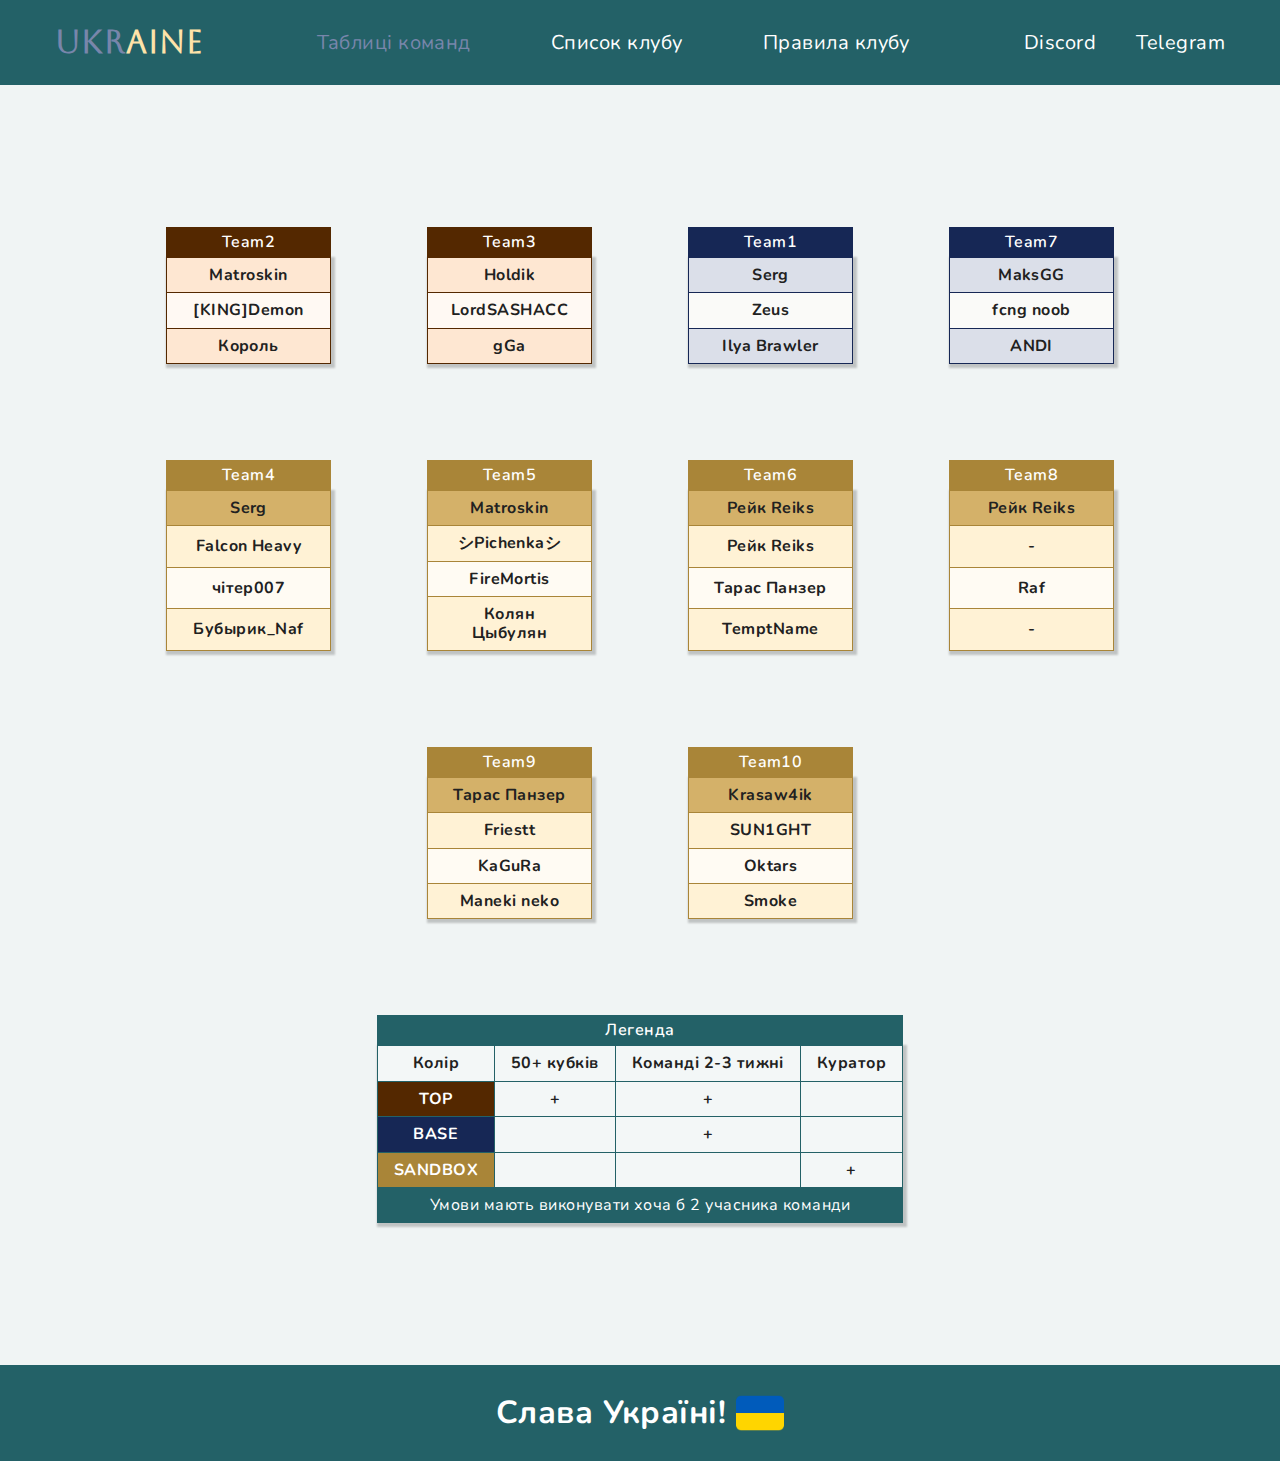
==== index.html @ eabee7b8 "Update" ====
<!DOCTYPE html>
<html lang="uk">
  <head>
    <meta charset="UTF-8" />
    <meta name="viewport" content="width=device-width, initial-scale=1.0" />
    <title>Таблиці команд</title>
    <link rel="preconnect" href="https://fonts.googleapis.com">
    <link rel="preconnect" href="https://fonts.gstatic.com" crossorigin>
    <link 
      href="https://fonts.googleapis.com/css2?family=Aboreto&family=Nunito:wght@400;600;700&display=swap" rel="stylesheet"
    >
    <link
      rel="stylesheet"
      href="https://cdn.jsdelivr.net/npm/modern-normalize@1.1.0/modern-normalize.min.css"
    />
    <link rel="stylesheet" href="./styles/styles.css" />
  </head>
  <body>
    <header class="page-header">
      <div class="page-header-container container">
        <nav class="page-navigation">
          <h1 class="ukraine-logo cursor">
            <span class="ukr-logo">Ukr</span><span class="aine-logo">aine</span>
          </h1>
          <ul class="menu list">
            <li class="menu-item">
              <a href="./index.html" class="team-table link current"
                >Таблиці команд</a
              >
            </li>
            <li class="menu-item">
              <a href="./peoplelist.html" class="team-list link"
                >Список клубу</a
              >
            </li>
            <li class="menu-item">
              <a href="./rules.html" class="team-rules link"
                >Правила клубу</a>
            </li>
          </ul>
          <div class="link-container">
            <a
              href="https://discord.com/invite/VqZNtMQt"
              target="_blank" 
              class="discord-link link"
            >
              <span>Discord</span>
            </a>
            <a 
              href="https://t.me/UkraineBsUa" 
              target="_blank" 
              class="telegram-link link"
            >
              <span>Telegram</span></a
            >
          </div>
        </nav>
      </div>
    </header>
    <main>
      <section class="section main-section">
        <div class="main-container container">
          <h2 class="visually-hidden">Таблиці</h2>
          <table class="team2-table">
            <caption class="team2-caption">
              <span class="team2">Team2</span>
            </caption>
            <thead class="team2-thead">
              <tr>
                <th class="team2-th">
                  <span>Matroskin</span>
                </th>
              </tr>
            </thead>
            <tbody>
              <tr class="team2-tr">
                <th class="team2-th">
                  <span>[KING]Demon</span>
                </th>
              </tr>
              <tr>
                <th class="team2-th">
                  <span>Король</span>
                </th>
              </tr>
            </tbody>
          </table>
          <table class="team3-table">
            <caption class="team3-caption">
              <span class="team3">Team3</span>
              </caption>
              <thead class="team3-thead">
                <tr>
                  <th class="team3-th">
                    <span>Holdik</span>
                  </th>
                </tr>
                <tbody>
                  <tr class="team3-tr">
                    <th class="team3-th">
                      <span>LordSASHACC</span>
                    </th>
                  </tr>
                  <tr>
                    <th class="team3-th">
                      <span>gGa</span>
                    </th>
                  </tr>
                </tbody>
              </thead>
          </table>
          <table class="team1-table">
            <caption class="team1-caption">
              <span class="team1">Team1</span>
            </caption>
            <thead class="team1-thead">
              <tr>
                <th class="team1-th">
                  <span>Serg</span>
                </th>
              </tr>
            </thead>
            <tbody>
              <tr class="team1-tr">
                <th class="team1-th">
                  <span>Zeus</span>
                </th>
              </tr>
              <tr>
                <th class="team1-th">
                  <span>Ilya Brawler</span>
                </th>
              </tr>
            </tbody>
          </table>
          <table class="team7-table">
            <caption class="team7-caption">
              <span class="team7">Team7</span>
            </caption>
            <thead class="team7-thead">
              <tr>
                <th class="team7-th">
                  <span>MaksGG</span> 
                </th>
              </tr>
            </thead>
            <tbody>
              <tr class="team7-tr">
                <th class="team7-th">
                  <span>fcng noob</span> 
                </th>
              </tr>
              <tr>
                <th class="team7-th">
                  <span>ANDI</span> 
                </th>
              </tr>
            </tbody>
          </table>
          <table class="team4-table">
            <caption class="team4-caption">
              <span class="team4">Team4</span>
            </caption>
            <thead class="team4-thead">
              <tr>
                <th class="team4-th light-yellow">
                  <span>Serg</span>
                </th>
              </tr>
            </thead>
            <tbody>
              <tr>
                <th class="team4-th">
                  <span>Falcon Heavy</span>
                </th>
              </tr>
              <tr class="team4-tr">
                <th class="team4-th">
                  <span>чітер007</span>
                </th>
              </tr>
              <tr>
                <th class="team4-th">
                  <span>Бубырик_Naf</span>
                </th>
              </tr>
            </tbody>
          </table>
          <table class="team5-table">
            <caption class="team5-caption">
              <span class="team5">Team5</span>
            </caption>
            <thead class="team5-thead">
              <tr>
                <th class="team5-th light-yellow">
                  <span>Matroskin</span>
                </th>
              </tr>
            </thead>
            <tbody>
              <tr>
                <th class="team5-th">
                  <span>シPichenkaシ</span>
                </th>
              </tr>
              <tr class="team5-tr">
                <th class="team5-th">
                  <span>FireMortis</span>
                </th>
              </tr>
              <tr>
                <th class="team5-th">
                  <span>Колян Цыбулян</span>
                </th>
              </tr>
            </tbody>
          </table>
          <table class="team6-table">
            <caption class="team6-caption">
              <span class="team6">Team6</span>
            </caption>
            <thead class="team6-thead">
              <tr>
                <th class="team6-th light-yellow">
                  <span>Рейк Reiks</span>
                </th>
              </tr>
            </thead>
            <tbody>
              <tr>
                <th class="team6-th">
                  <span>Рейк Reiks</span>
                </th>
              </tr>
              <tr class="team6-tr">
                <th class="team6-th">
                  <span>Тарас Панзер</span>
                </th>
              </tr>
              <tr>
                <th class="team6-th">
                  <span>TemptName</span>
                </th>
              </tr>
            </tbody>
          </table>
          <table class="team8-table">
            <caption class="team8-caption">
              <span class="team8">Team8</span>
            </caption>
            <thead class="team8-thead">
              <tr>
                <th class="team8-th light-yellow">
                  <span>Рейк Reiks</span>
                </th>
              </tr>
            </thead>
            <tbody>
              <tr>
                <th class="team8-th">
                  <span>-</span>
                </th>
              </tr>
              <tr class="team8-tr">
                <th class="team8-th">
                  <span>Raf</span>
                </th>
              </tr>
              <tr>
                <th class="team8-th">
                  <span>-</span>
                </th>
              </tr>
            </tbody>
          </table>
          <table class="team9-table">
            <caption class="team9-caption">
              <span class="team9">Team9</span>
            </caption>
            <thead class="team9-thead">
              <tr>
                <th class="team9-th light-yellow">
                  <span>Тарас Панзер</span>
                </th>
              </tr>
            </thead>
            <tbody>
              <tr>
                <th class="team9-th">
                  <span>Friestt</span>
                </th>
              </tr>
              <tr class="team9-tr">
                <th class="team9-th">
                  <span>KaGuRa</span>
                </th>
              </tr>
              <tr>
                <th class="team9-th">
                  <span>Maneki neko</span>
                </th>
              </tr>
            </tbody>
          </table>
          <table class="team10-table">
            <caption class="team10-caption">
              <span class="team10">Team10</span>
            </caption>
            <thead class="team10-thead">
              <tr>
                <th class="team10-th light-yellow">
                  <span>Krasaw4ik</span>
                </th>
              </tr>
            </thead>
            <tbody>
              <tr>
                <th class="team10-th">
                  <span>SUN1GHT</span>
                </th>
              </tr>
              <tr class="team10-tr">
                <th class="team10-th">
                  <span>Oktars</span>
                </th>
              </tr>
              <tr>
                <th class="team10-th">
                  <span>Smoke</span>
                </th>
              </tr>
            </tbody>
          </table>
          <table class="legend-table">
            <caption class="legend-caption">
              <span class="legend">Легенда</span>
            </caption>
            <thead class="legend-thead">
              <tr>
                <th class="legend-th">
                  <span>Колір</span>
                </th>
                <th class="legend-th">
                  <span>50+ кубків</span>
                </th>
                <th class="legend-th">
                  <span>Команді 2-3 тижні</span>
                </th>
                <th class="legend-th"> 
                  <span>Куратор</span>
                </th>
              </tr>
            </thead>
            <tbody>
              <tr>
                <th class="legend-th red">
                  <span>TOP</span>
                </th>
                <th class="legend-th">
                  <span>+</span>
                </th>
                <th class="legend-th">
                  <span>+</span>
                </th>
                <th class="legend-th">
                  <span></span>
                </th>
              </tr>
              <tr>
                <th class="legend-th blue">
                  <span>BASE</span>
                </th>
                <th class="legend-th">
                  <span></span>
                </th>
                <th class="legend-th">
                  <span>+</span>
                </th>
                <th class="legend-th">
                  <span></span>
                </th>
              </tr>
              <tr>
                <th class="legend-th yellow">
                  <span>SANDBOX</span>
                </th>
                <th class="legend-th">
                  <span></span>
                </th>
                <th class="legend-th">
                  <span></span>
                </th>
                <th class="legend-th">
                  <span>+</span>
                </th>
              </tr>
              <tr>
                <td colspan="4" class="legend-td">
                  <span>Умови мають виконувати хоча б 2 учасника команди</span>
                </td>
              </tr>
            </tbody>
          </table>
        </div>
      </section>
    </main>
    <footer class="page-footer">
      <div class="page-footer-container container">
        <h3 class="glory-ukraine">Слава Україні!</h3>
        <img src="./images/ua.png" alt="uaflag" class="uaflag">
      </div>
    </footer>
  </body>
</html>
---- styles/styles.css ----
:root {
    --primary-font: 'Nunito', sans-serif;
    --logo-font: 'Aboreto', sans-serif;
    --primary-bg-color: #FFFFFF;
    --primary-text-color: #212121;
}

h1, h2, h3, h4, h5, h6, p {
    margin-top: 0;
    margin-bottom: 0;
}

ol, ul {
    margin-top: 0;
    margin-bottom: 0;
    padding-left: 0;
}

img {
    display: block;
    max-width: 100%;
    height: auto;
}

table {
    box-shadow: 2px 2px 2px 2px hsla(0, 0%, 0%, 0.2);
    margin: 3rem;
    font-family: var(--primary-font);
    border-collapse: collapse;
}

td, th {
    padding: 0.5rem 1rem;
    border: 1px solid #888;
    text-align: center;
}

.link {
    text-decoration: none;
}

.list {
    list-style: none;
}

.buttoncursor {
    cursor: pointer;
}

.cursor {
    cursor: default;
}

.visually-hidden {
    position: absolute;
    white-space: nowrap;
    width: 1px;
    height: 1px;
    overflow: hidden;
    border: 0;
    padding: 0;
    clip: rect(0 0 0 0);
    clip-path: inset(50%);
    margin: -1px;
}

.container {
    width: 1200px;
    margin-left: auto;
    margin-right: auto;
    padding-left: 15px;
    padding-right: 15px;
}

.section {
    padding-top: 94px;
    padding-bottom: 94px;
}

body {
    font-family: var(--primary-font);
    background: var(--primary-bg-color);
    color: var(--primary-text-color);
    font-size: 16px;
    letter-spacing: 0.03em;
}

/*-------------- HEADER --------------*/

.page-header{
    background-color: #236167;
    padding: 24px 0;
}

.page-navigation {
    display: flex;
    align-items: center;
    justify-content: space-between;
}

.ukraine-logo {
    font-family: var(--logo-font);
    color: #7886AB;
    font-size: 32px;
}

.aine-logo {
    color: #FEE3A9;
}

.menu {
    display: flex;
    align-items: center;
    column-gap: 80px;
}

.link-container{
    display: flex;
    align-items: center;
    column-gap: 40px;
}

.team-table, 
.team-list,
.team-rules,
.telegram-link,
.discord-link {
    color: white;
    font-size: 20px;
}

.team-table:hover,
.team-table:focus,
.team-list:hover,
.team-list:focus,
.team-rules:hover,
.team-rules:focus,
.telegram-link:hover,
.telegram-link:focus,
.discord-link:hover,
.discord-link:focus,
.current {
    color: #7886AB;
}

/*-------------- /HEADER --------------*/

/*-------------- FOOTER --------------*/

.page-footer {
    background: #236167;
    padding: 24px 0;
}

.page-footer-container{
    display: flex;
    justify-content: center;
}

.glory-ukraine {
    font-size: 32px;
    line-height: 48px;
    color: white;
}

.uaflag {
    height: 48px;
    width: 48px;
    margin-left: 10px;
}

/*-------------- /FOOTER --------------*/

/*-------------- MAIN --------------*/

.main-section {
    background: #F0F4F4;
}

.main-container {
    display: flex;
    flex-wrap: wrap;
    justify-content: center;
}

.team2-table,
.team3-table {
    background: #FEE7D2;
    table-layout: fixed;
    width: 165px;
}

.team2-caption,
.team3-caption {
    background: #542800;
}

.team2-th,
.team3-th {
    border: 1px solid #542800;
}

.team2-tr,
.team3-tr {
    background: #FFF9F3;
}

.team2,
.team3 {
    font-size: 16px;
    font-weight: 600;
    color: white;
    line-height: 30px;
}

.team1-table,
.team7-table {
    background: #DBDFE9;
    table-layout: fixed;
    width: 165px;
}

.team1-caption,
.team7-caption {
    background: #162755;
}

.team1-th,
.team7-th {
    border: 1px solid #162755;
}

.team1-tr,
.team7-tr {
    background: #FAFAF8;
}

.team1,
.team7 {
    font-size: 16px;
    font-weight: 600;
    color: white;
    line-height: 30px;
}

.team4-table,
.team5-table,
.team6-table,
.team8-table,
.team9-table,
.team10-table {
    background: #FFF2D5;
    table-layout: fixed;
    width: 165px;
}

.team4-caption,
.team5-caption,
.team6-caption,
.team8-caption,
.team9-caption,
.team10-caption {
    background: #A98538;
}

.team4-th,
.team5-th,
.team6-th,
.team8-th,
.team9-th,
.team10-th {
    border: 1px solid #A98538;
}

.team4-tr,
.team5-tr,
.team6-tr,
.team8-tr,
.team9-tr,
.team10-tr {
    background: #FFFBF3;
}

.team4,
.team5,
.team6,
.team8,
.team9,
.team10 {
    font-size: 16px;
    font-weight: 600;
    color: white;
    line-height: 30px;
}

.legend-table {
    background: #F3F7F7;
    margin-left: 4rem;
    margin-right: 4rem;
}

.legend-caption {
    background: #236167;
}

.legend {
    font-size: 16px;
    font-weight: 600;
    color: white;
    line-height: 30px;
}

.legend-th,
.legend-td {
    border: 1px solid #236167;
}

.legend-td {
    background: #236167;
    color: white;
}

.red {
    background: #542800;
    color: white;
}

.blue {
    background: #162755;
    color: white;
}

.yellow {
    background: #A98538;
    color: white;
}

.light-yellow {
    background: #D4B169;
}

/*-------------- /MAIN --------------*/

/*-------------- PEOPLELIST --------------*/

.heroes {
    margin-bottom: 30px;
    font-size: 28px;
}

.list-section {
    background: #9EBABE;
}

.player-trophy {
    font-size: 20px;
    color: gold;
}

/*-------------- /PEOPLELIST --------------*/

/*-------------- RULES --------------*/

.rules-section {
    background: #DAE5E6;
}

.rules-header {
    text-align: center;
    margin-bottom: 40px;
    font-size: 28px;
}

.rules-text {
    margin-left: 200px;
    margin-right: 200px;
}

.rules-text:not(:last-child){
    margin-bottom: 20px;
}

/*-------------- /RULES --------------*/

/*-------------- SMARTPHONE --------------*/

@media screen and (min-width:375px) and (max-width:415px){
    table {
        margin: 2rem;
    }

    th {
        padding: 0.5rem 0.5rem;
    }

    .section {
        display: flex;
        justify-content: center;
        padding-top: 60px;
        padding-bottom: 60px;
    }
    
    .main-container{
        flex-direction: column;
        align-items: center;
    }

    .container{
        width:375px;
        padding-left: 0;
        padding-right: 0;
        margin-left: 0;
        margin-right: 0;
    }

    .page-header {
        display: flex;
        justify-content: center;
    }

    .page-footer {
        display: flex;
        justify-content: center;
    }
    
    .page-navigation{
        flex-direction: column;
        align-items: center;
        justify-content: center;
        row-gap: 10px;
    }

    .menu {
        flex-direction: column;
        row-gap: 10px;
    }

    .legend-table {
        table-layout: fixed;
        width: 350px;
        margin-left: 1rem;
        margin-right: 1rem;
    }

    .red {
        background: #542800;
        color: white;
        font-size:14px;
    }
    
    .blue {
        background: #162755;
        color: white;
        font-size: 14px;
        }
    
    .yellow {
        background: #A98538;
        color: white;
        font-size: 14px;
    }

    .rules-text {
        margin: 0;
    }
}

/*-------------- /SMARTPHONE --------------*/
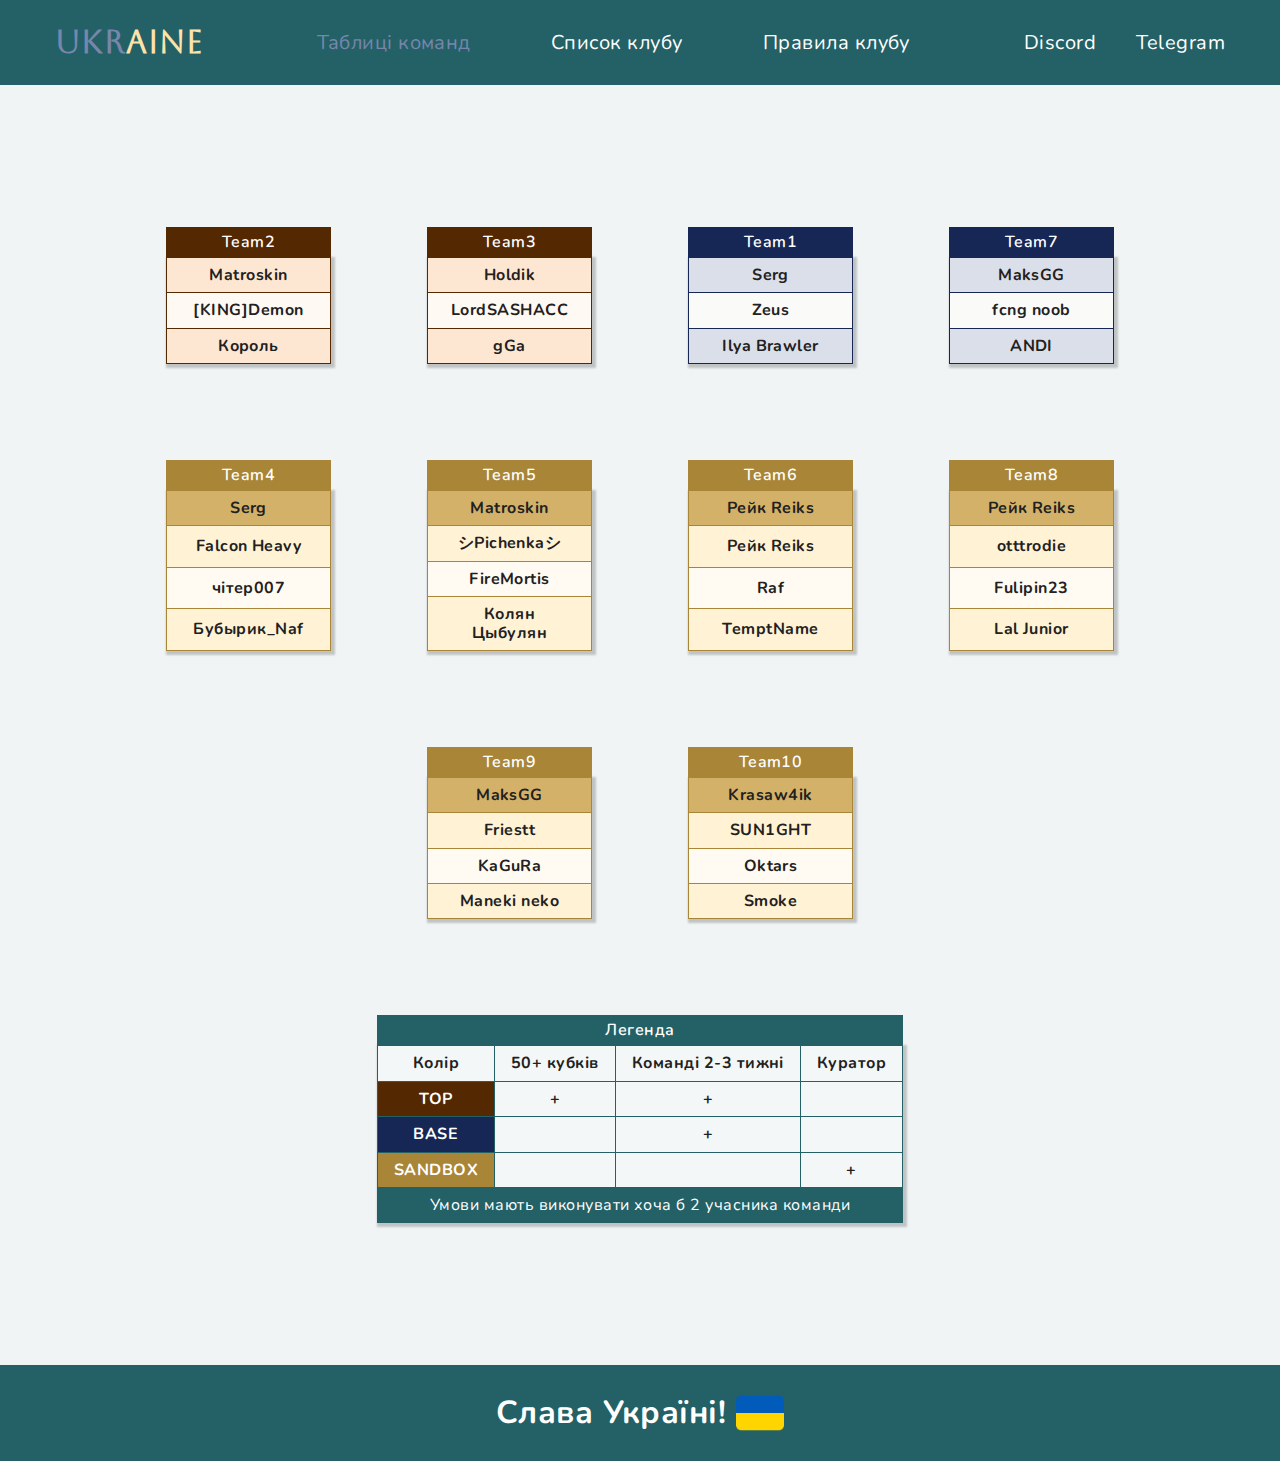
==== commit 3cd9d940: "Update" ====
--- a/index.html
+++ b/index.html
@@ -234,7 +234,7 @@
               </tr>
               <tr class="team6-tr">
                 <th class="team6-th">
-                  <span>Тарас Панзер</span>
+                  <span>Raf</span>
                 </th>
               </tr>
               <tr>
@@ -258,17 +258,17 @@
             <tbody>
               <tr>
                 <th class="team8-th">
-                  <span>-</span>
+                  <span>otttrodie</span>
                 </th>
               </tr>
               <tr class="team8-tr">
                 <th class="team8-th">
-                  <span>Raf</span>
+                  <span>Fulipin23</span>
                 </th>
               </tr>
               <tr>
                 <th class="team8-th">
-                  <span>-</span>
+                  <span>Lal Junior</span>
                 </th>
               </tr>
             </tbody>
@@ -280,7 +280,7 @@
             <thead class="team9-thead">
               <tr>
                 <th class="team9-th light-yellow">
-                  <span>Тарас Панзер</span>
+                  <span>MaksGG</span>
                 </th>
               </tr>
             </thead>
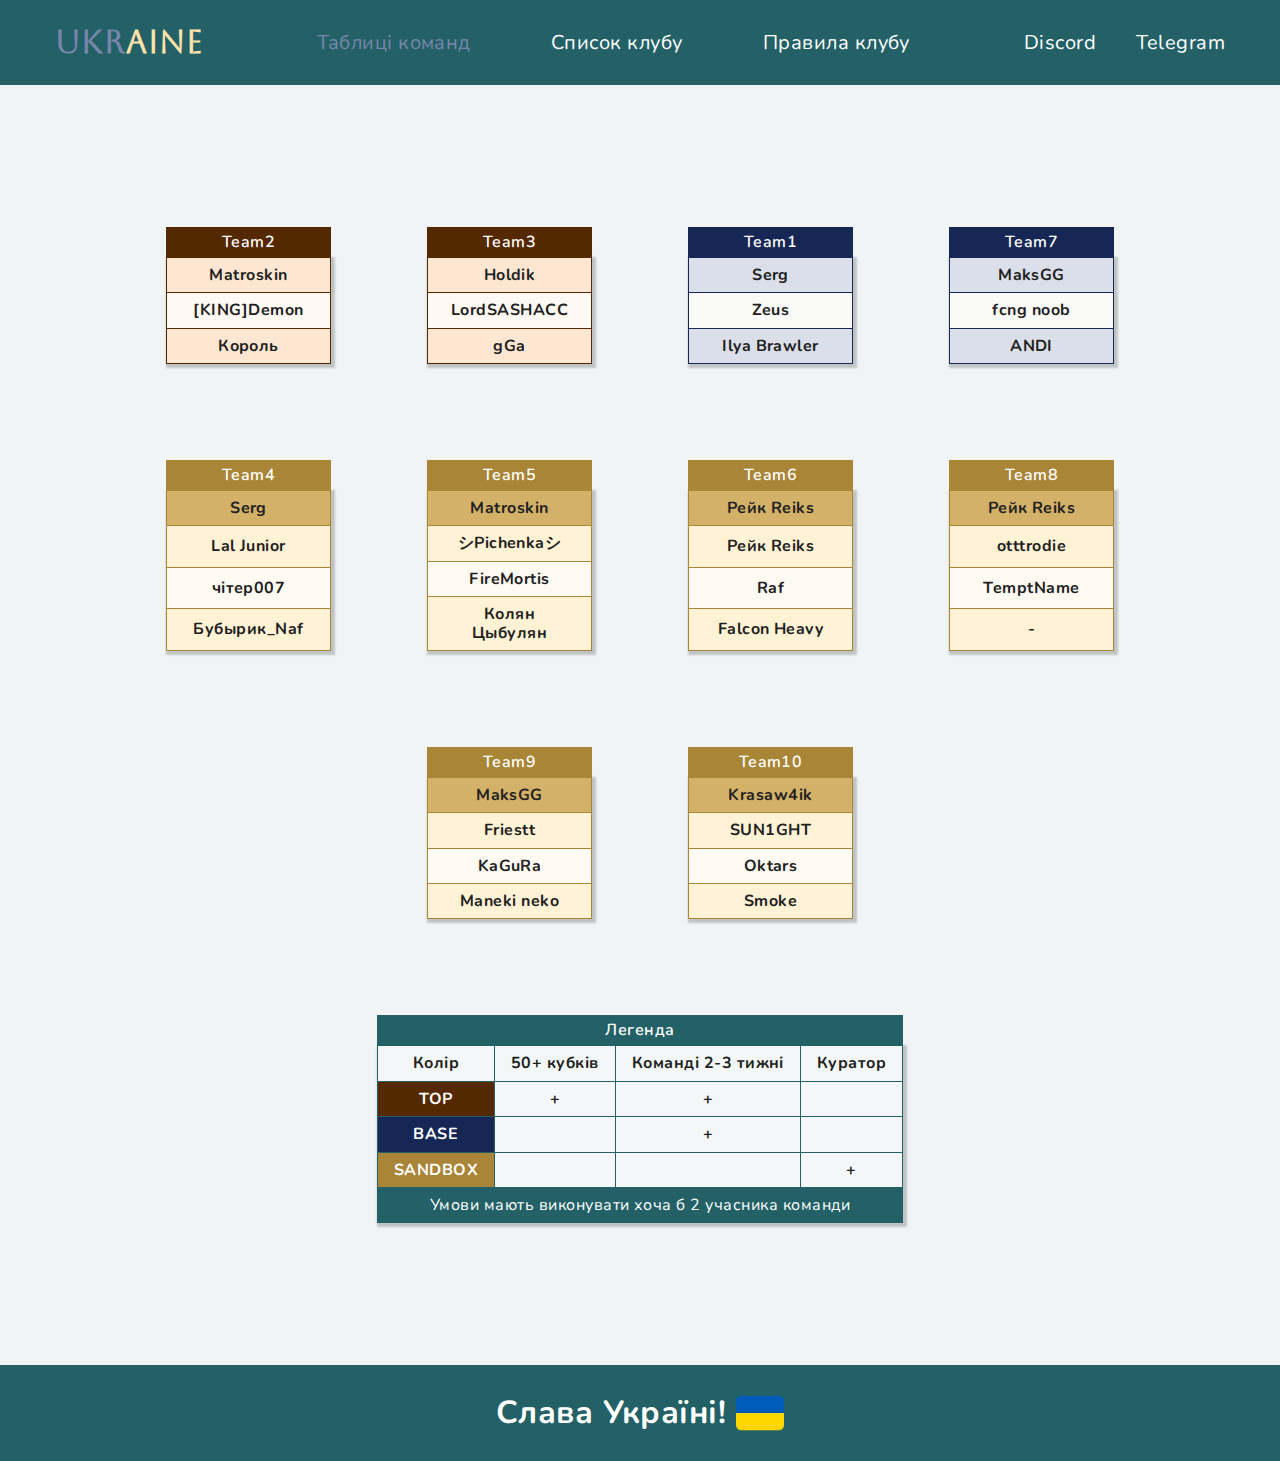
==== commit bd98370a: "Update" ====
--- a/index.html
+++ b/index.html
@@ -171,7 +171,7 @@
             <tbody>
               <tr>
                 <th class="team4-th">
-                  <span>Falcon Heavy</span>
+                  <span>Lal Junior</span>
                 </th>
               </tr>
               <tr class="team4-tr">
@@ -239,7 +239,7 @@
               </tr>
               <tr>
                 <th class="team6-th">
-                  <span>TemptName</span>
+                  <span>Falcon Heavy</span>
                 </th>
               </tr>
             </tbody>
@@ -263,12 +263,12 @@
               </tr>
               <tr class="team8-tr">
                 <th class="team8-th">
-                  <span>Fulipin23</span>
+                  <span>TemptName</span>
                 </th>
               </tr>
               <tr>
                 <th class="team8-th">
-                  <span>Lal Junior</span>
+                  <span>-</span>
                 </th>
               </tr>
             </tbody>
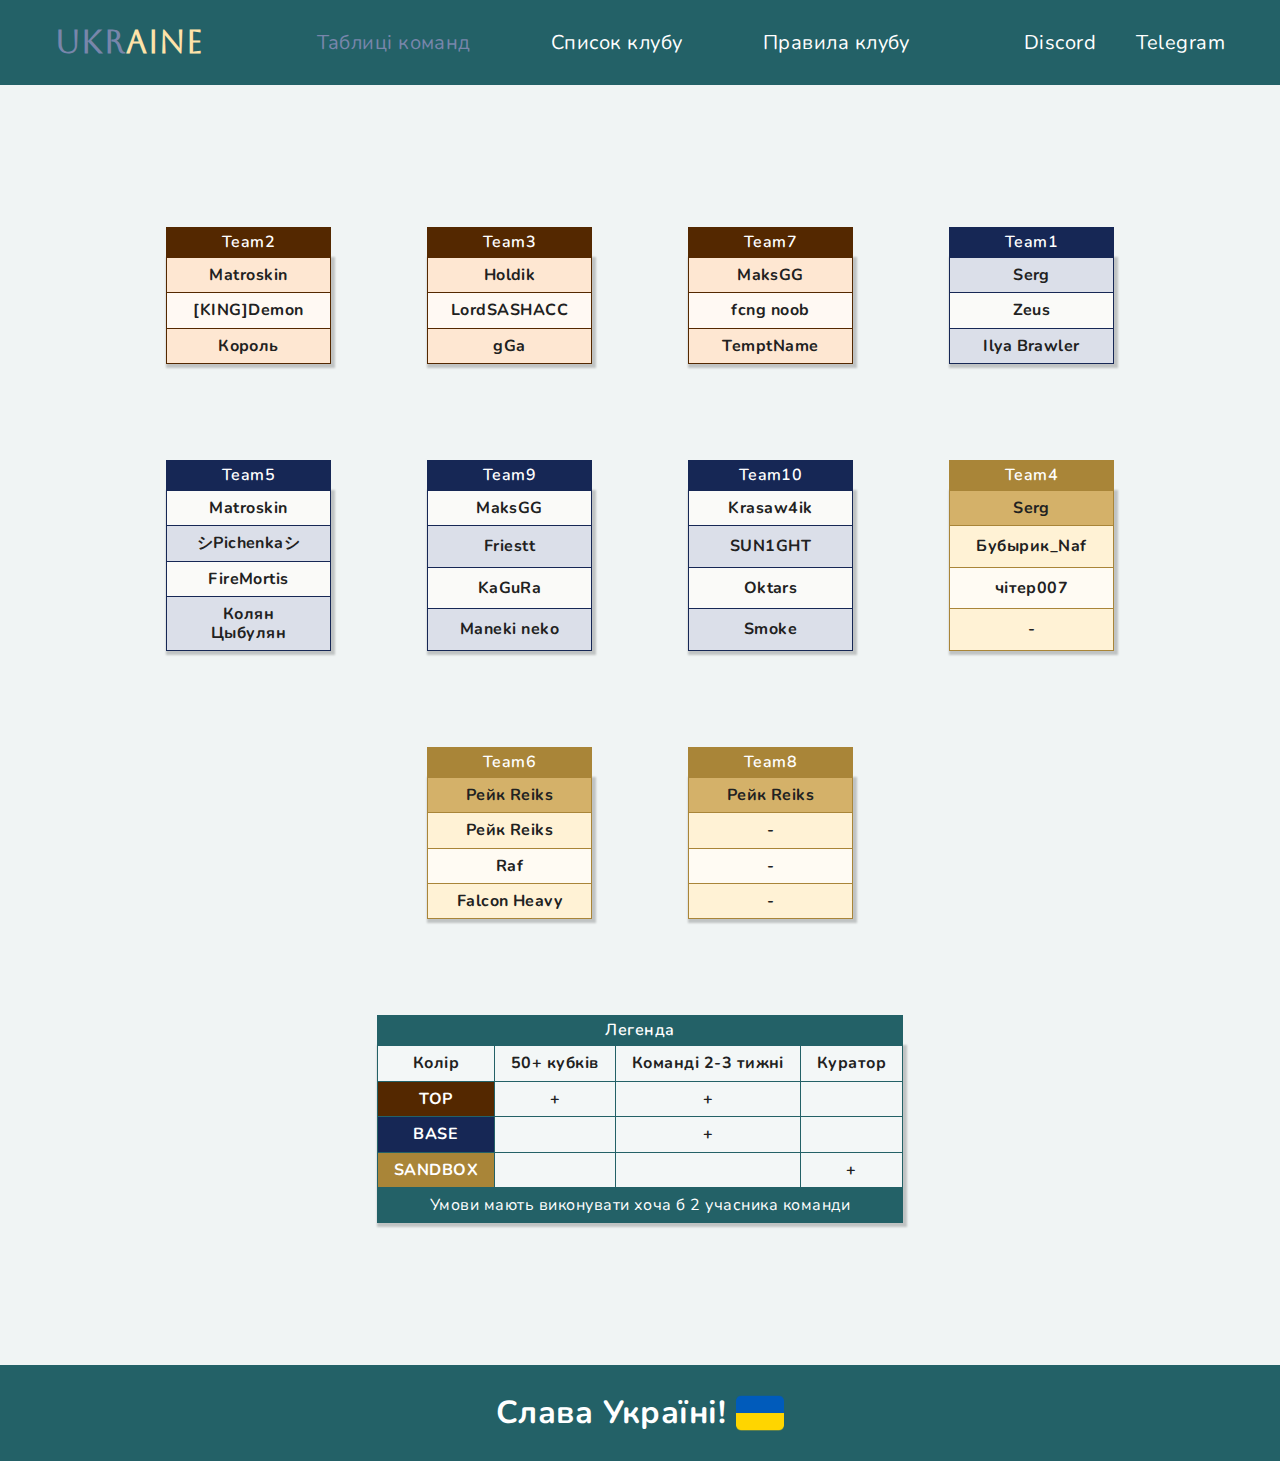
==== commit aedd1049: "Update" ====
--- a/index.html
+++ b/index.html
@@ -109,6 +109,30 @@
                 </tbody>
               </thead>
           </table>
+          <table class="team7-table">
+            <caption class="team7-caption">
+              <span class="team7">Team7</span>
+            </caption>
+            <thead class="team7-thead">
+              <tr>
+                <th class="team7-th">
+                  <span>MaksGG</span> 
+                </th>
+              </tr>
+            </thead>
+            <tbody>
+              <tr class="team7-tr">
+                <th class="team7-th">
+                  <span>fcng noob</span> 
+                </th>
+              </tr>
+              <tr>
+                <th class="team7-th">
+                  <span>TemptName</span> 
+                </th>
+              </tr>
+            </tbody>
+          </table>
           <table class="team1-table">
             <caption class="team1-caption">
               <span class="team1">Team1</span>
@@ -133,26 +157,89 @@
               </tr>
             </tbody>
           </table>
-          <table class="team7-table">
-            <caption class="team7-caption">
-              <span class="team7">Team7</span>
-            </caption>
-            <thead class="team7-thead">
-              <tr>
-                <th class="team7-th">
-                  <span>MaksGG</span> 
-                </th>
-              </tr>
-            </thead>
-            <tbody>
-              <tr class="team7-tr">
-                <th class="team7-th">
-                  <span>fcng noob</span> 
-                </th>
-              </tr>
-              <tr>
-                <th class="team7-th">
-                  <span>ANDI</span> 
+          <table class="team5-table">
+            <caption class="team5-caption">
+              <span class="team5">Team5</span>
+            </caption>
+            <thead class="team5-thead">
+              <tr class="team5-tr">
+                <th class="team5-th">
+                  <span>Matroskin</span>
+                </th>
+              </tr>
+            </thead>
+            <tbody>
+              <tr>
+                <th class="team5-th">
+                  <span>シPichenkaシ</span>
+                </th>
+              </tr>
+              <tr class="team5-tr">
+                <th class="team5-th">
+                  <span>FireMortis</span>
+                </th>
+              </tr>
+              <tr>
+                <th class="team5-th">
+                  <span>Колян Цыбулян</span>
+                </th>
+              </tr>
+            </tbody>
+          </table>
+          <table class="team9-table">
+            <caption class="team9-caption">
+              <span class="team9">Team9</span>
+            </caption>
+            <thead class="team9-thead">
+              <tr class="team9-tr">
+                <th class="team9-th">
+                  <span>MaksGG</span>
+                </th>
+              </tr>
+            </thead>
+            <tbody>
+              <tr>
+                <th class="team9-th">
+                  <span>Friestt</span>
+                </th>
+              </tr>
+              <tr class="team9-tr">
+                <th class="team9-th">
+                  <span>KaGuRa</span>
+                </th>
+              </tr>
+              <tr>
+                <th class="team9-th">
+                  <span>Maneki neko</span>
+                </th>
+              </tr>
+            </tbody>
+          </table>
+          <table class="team10-table">
+            <caption class="team10-caption">
+              <span class="team10">Team10</span>
+            </caption>
+            <thead class="team10-thead">
+              <tr class="team10-tr">
+                <th class="team10-th">
+                  <span>Krasaw4ik</span>
+                </th>
+              </tr>
+            </thead>
+            <tbody>
+              <tr>
+                <th class="team10-th">
+                  <span>SUN1GHT</span>
+                </th>
+              </tr>
+              <tr class="team10-tr">
+                <th class="team10-th">
+                  <span>Oktars</span>
+                </th>
+              </tr>
+              <tr>
+                <th class="team10-th">
+                  <span>Smoke</span>
                 </th>
               </tr>
             </tbody>
@@ -171,7 +258,7 @@
             <tbody>
               <tr>
                 <th class="team4-th">
-                  <span>Lal Junior</span>
+                  <span>Бубырик_Naf</span>
                 </th>
               </tr>
               <tr class="team4-tr">
@@ -181,36 +268,7 @@
               </tr>
               <tr>
                 <th class="team4-th">
-                  <span>Бубырик_Naf</span>
-                </th>
-              </tr>
-            </tbody>
-          </table>
-          <table class="team5-table">
-            <caption class="team5-caption">
-              <span class="team5">Team5</span>
-            </caption>
-            <thead class="team5-thead">
-              <tr>
-                <th class="team5-th light-yellow">
-                  <span>Matroskin</span>
-                </th>
-              </tr>
-            </thead>
-            <tbody>
-              <tr>
-                <th class="team5-th">
-                  <span>シPichenkaシ</span>
-                </th>
-              </tr>
-              <tr class="team5-tr">
-                <th class="team5-th">
-                  <span>FireMortis</span>
-                </th>
-              </tr>
-              <tr>
-                <th class="team5-th">
-                  <span>Колян Цыбулян</span>
+                  <span>-</span>
                 </th>
               </tr>
             </tbody>
@@ -258,75 +316,17 @@
             <tbody>
               <tr>
                 <th class="team8-th">
-                  <span>otttrodie</span>
+                  <span>-</span>
                 </th>
               </tr>
               <tr class="team8-tr">
                 <th class="team8-th">
-                  <span>TemptName</span>
+                  <span>-</span>
                 </th>
               </tr>
               <tr>
                 <th class="team8-th">
                   <span>-</span>
-                </th>
-              </tr>
-            </tbody>
-          </table>
-          <table class="team9-table">
-            <caption class="team9-caption">
-              <span class="team9">Team9</span>
-            </caption>
-            <thead class="team9-thead">
-              <tr>
-                <th class="team9-th light-yellow">
-                  <span>MaksGG</span>
-                </th>
-              </tr>
-            </thead>
-            <tbody>
-              <tr>
-                <th class="team9-th">
-                  <span>Friestt</span>
-                </th>
-              </tr>
-              <tr class="team9-tr">
-                <th class="team9-th">
-                  <span>KaGuRa</span>
-                </th>
-              </tr>
-              <tr>
-                <th class="team9-th">
-                  <span>Maneki neko</span>
-                </th>
-              </tr>
-            </tbody>
-          </table>
-          <table class="team10-table">
-            <caption class="team10-caption">
-              <span class="team10">Team10</span>
-            </caption>
-            <thead class="team10-thead">
-              <tr>
-                <th class="team10-th light-yellow">
-                  <span>Krasaw4ik</span>
-                </th>
-              </tr>
-            </thead>
-            <tbody>
-              <tr>
-                <th class="team10-th">
-                  <span>SUN1GHT</span>
-                </th>
-              </tr>
-              <tr class="team10-tr">
-                <th class="team10-th">
-                  <span>Oktars</span>
-                </th>
-              </tr>
-              <tr>
-                <th class="team10-th">
-                  <span>Smoke</span>
                 </th>
               </tr>
             </tbody>
--- a/styles/styles.css
+++ b/styles/styles.css
@@ -184,29 +184,34 @@
 }
 
 .team2-table,
-.team3-table {
+.team3-table,
+.team7-table {
     background: #FEE7D2;
     table-layout: fixed;
     width: 165px;
 }
 
 .team2-caption,
-.team3-caption {
+.team3-caption,
+.team7-caption {
     background: #542800;
 }
 
 .team2-th,
-.team3-th {
+.team3-th,
+.team7-th {
     border: 1px solid #542800;
 }
 
 .team2-tr,
-.team3-tr {
+.team3-tr,
+.team7-tr {
     background: #FFF9F3;
 }
 
 .team2,
-.team3 {
+.team3,
+.team7 {
     font-size: 16px;
     font-weight: 600;
     color: white;
@@ -214,29 +219,39 @@
 }
 
 .team1-table,
-.team7-table {
+.team5-table,
+.team9-table,
+.team10-table {
     background: #DBDFE9;
     table-layout: fixed;
     width: 165px;
 }
 
 .team1-caption,
-.team7-caption {
+.team5-caption,
+.team9-caption,
+.team10-caption {
     background: #162755;
 }
 
 .team1-th,
-.team7-th {
+.team5-th,
+.team9-th,
+.team10-th {
     border: 1px solid #162755;
 }
 
 .team1-tr,
-.team7-tr {
+.team5-tr,
+.team9-tr,
+.team10-tr {
     background: #FAFAF8;
 }
 
 .team1,
-.team7 {
+.team5,
+.team9,
+.team10 {
     font-size: 16px;
     font-weight: 600;
     color: white;
@@ -244,49 +259,34 @@
 }
 
 .team4-table,
-.team5-table,
 .team6-table,
-.team8-table,
-.team9-table,
-.team10-table {
+.team8-table {
     background: #FFF2D5;
     table-layout: fixed;
     width: 165px;
 }
 
 .team4-caption,
-.team5-caption,
 .team6-caption,
-.team8-caption,
-.team9-caption,
-.team10-caption {
+.team8-caption {
     background: #A98538;
 }
 
 .team4-th,
-.team5-th,
 .team6-th,
-.team8-th,
-.team9-th,
-.team10-th {
+.team8-th {
     border: 1px solid #A98538;
 }
 
 .team4-tr,
-.team5-tr,
 .team6-tr,
-.team8-tr,
-.team9-tr,
-.team10-tr {
+.team8-tr {
     background: #FFFBF3;
 }
 
 .team4,
-.team5,
 .team6,
-.team8,
-.team9,
-.team10 {
+.team8 {
     font-size: 16px;
     font-weight: 600;
     color: white;
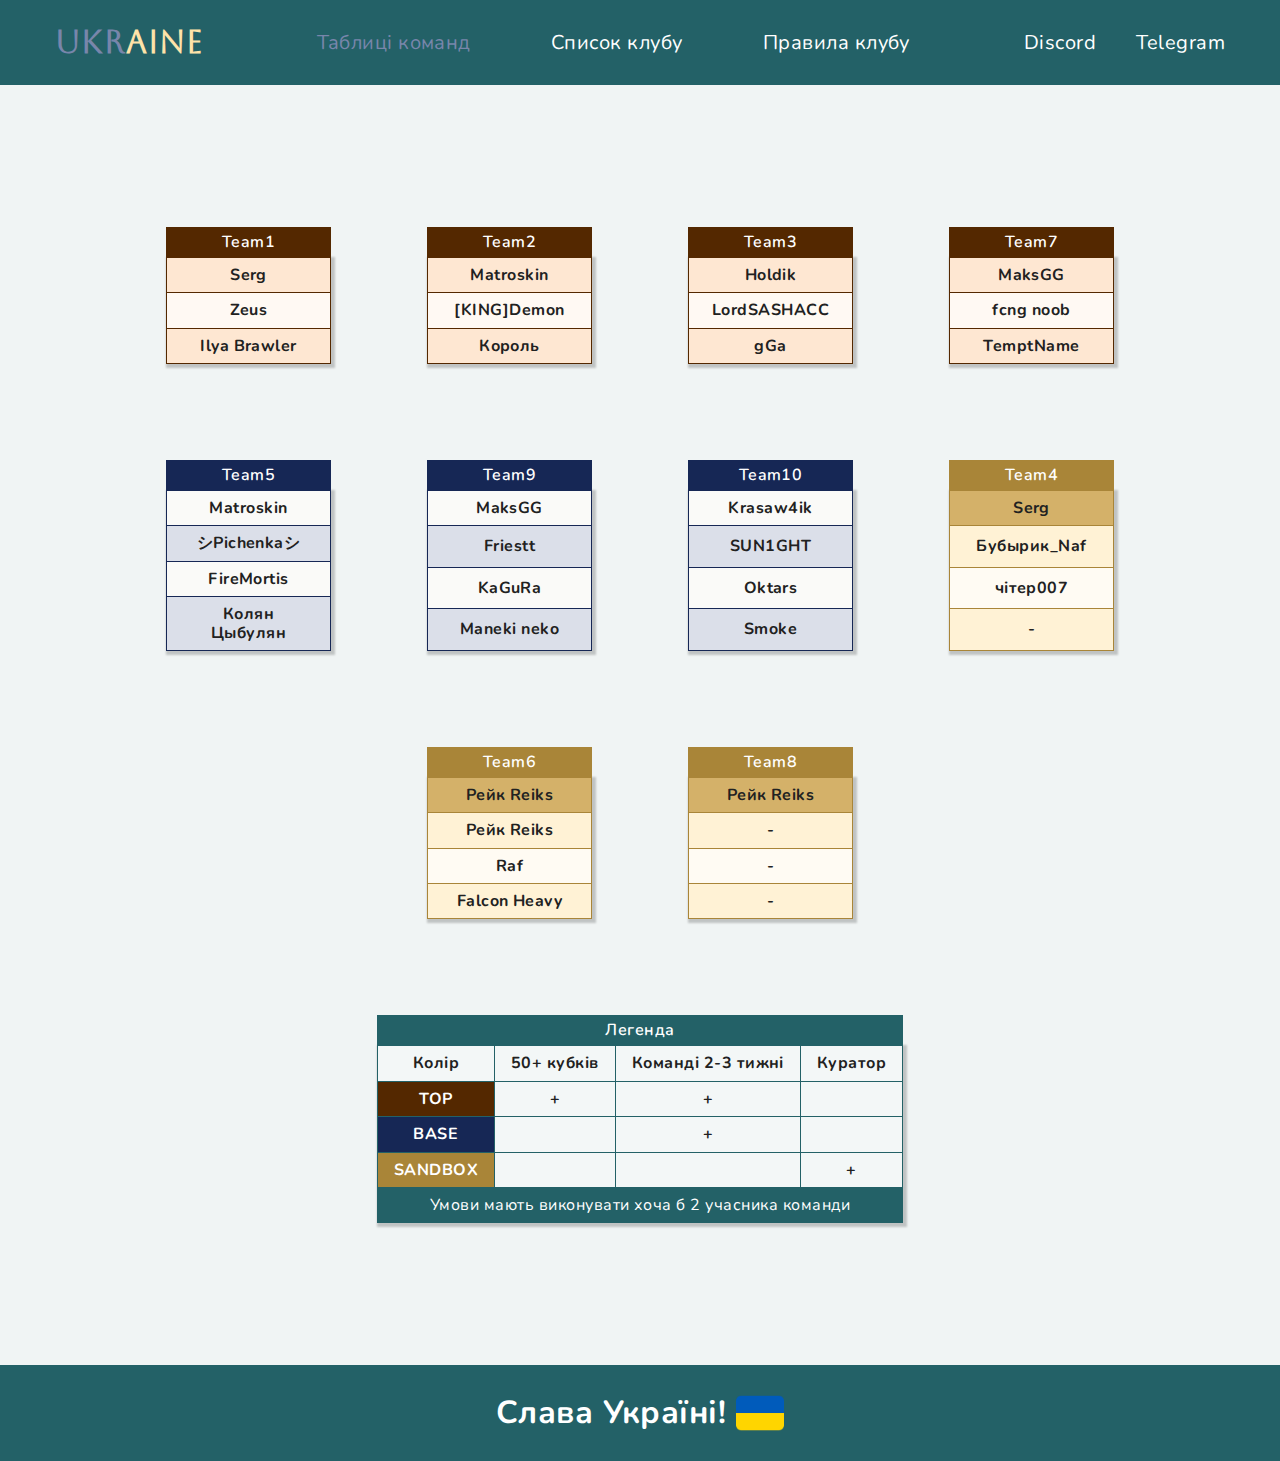
==== commit 68fe2a94: "Update" ====
--- a/index.html
+++ b/index.html
@@ -61,6 +61,30 @@
       <section class="section main-section">
         <div class="main-container container">
           <h2 class="visually-hidden">Таблиці</h2>
+          <table class="team1-table">
+            <caption class="team1-caption">
+              <span class="team1">Team1</span>
+            </caption>
+            <thead class="team1-thead">
+              <tr>
+                <th class="team1-th">
+                  <span>Serg</span>
+                </th>
+              </tr>
+            </thead>
+            <tbody>
+              <tr class="team1-tr">
+                <th class="team1-th">
+                  <span>Zeus</span>
+                </th>
+              </tr>
+              <tr>
+                <th class="team1-th">
+                  <span>Ilya Brawler</span>
+                </th>
+              </tr>
+            </tbody>
+          </table>
           <table class="team2-table">
             <caption class="team2-caption">
               <span class="team2">Team2</span>
@@ -133,30 +157,6 @@
               </tr>
             </tbody>
           </table>
-          <table class="team1-table">
-            <caption class="team1-caption">
-              <span class="team1">Team1</span>
-            </caption>
-            <thead class="team1-thead">
-              <tr>
-                <th class="team1-th">
-                  <span>Serg</span>
-                </th>
-              </tr>
-            </thead>
-            <tbody>
-              <tr class="team1-tr">
-                <th class="team1-th">
-                  <span>Zeus</span>
-                </th>
-              </tr>
-              <tr>
-                <th class="team1-th">
-                  <span>Ilya Brawler</span>
-                </th>
-              </tr>
-            </tbody>
-          </table>
           <table class="team5-table">
             <caption class="team5-caption">
               <span class="team5">Team5</span>
--- a/styles/styles.css
+++ b/styles/styles.css
@@ -185,7 +185,8 @@
 
 .team2-table,
 .team3-table,
-.team7-table {
+.team7-table,
+.team1-table {
     background: #FEE7D2;
     table-layout: fixed;
     width: 165px;
@@ -193,32 +194,35 @@
 
 .team2-caption,
 .team3-caption,
-.team7-caption {
+.team7-caption,
+.team1-caption {
     background: #542800;
 }
 
 .team2-th,
 .team3-th,
-.team7-th {
+.team7-th,
+.team1-th {
     border: 1px solid #542800;
 }
 
 .team2-tr,
 .team3-tr,
-.team7-tr {
+.team7-tr,
+.team1-tr {
     background: #FFF9F3;
 }
 
 .team2,
 .team3,
-.team7 {
+.team7,
+.team1 {
     font-size: 16px;
     font-weight: 600;
     color: white;
     line-height: 30px;
 }
 
-.team1-table,
 .team5-table,
 .team9-table,
 .team10-table {
@@ -227,28 +231,24 @@
     width: 165px;
 }
 
-.team1-caption,
 .team5-caption,
 .team9-caption,
 .team10-caption {
     background: #162755;
 }
 
-.team1-th,
 .team5-th,
 .team9-th,
 .team10-th {
     border: 1px solid #162755;
 }
 
-.team1-tr,
 .team5-tr,
 .team9-tr,
 .team10-tr {
     background: #FAFAF8;
 }
 
-.team1,
 .team5,
 .team9,
 .team10 {
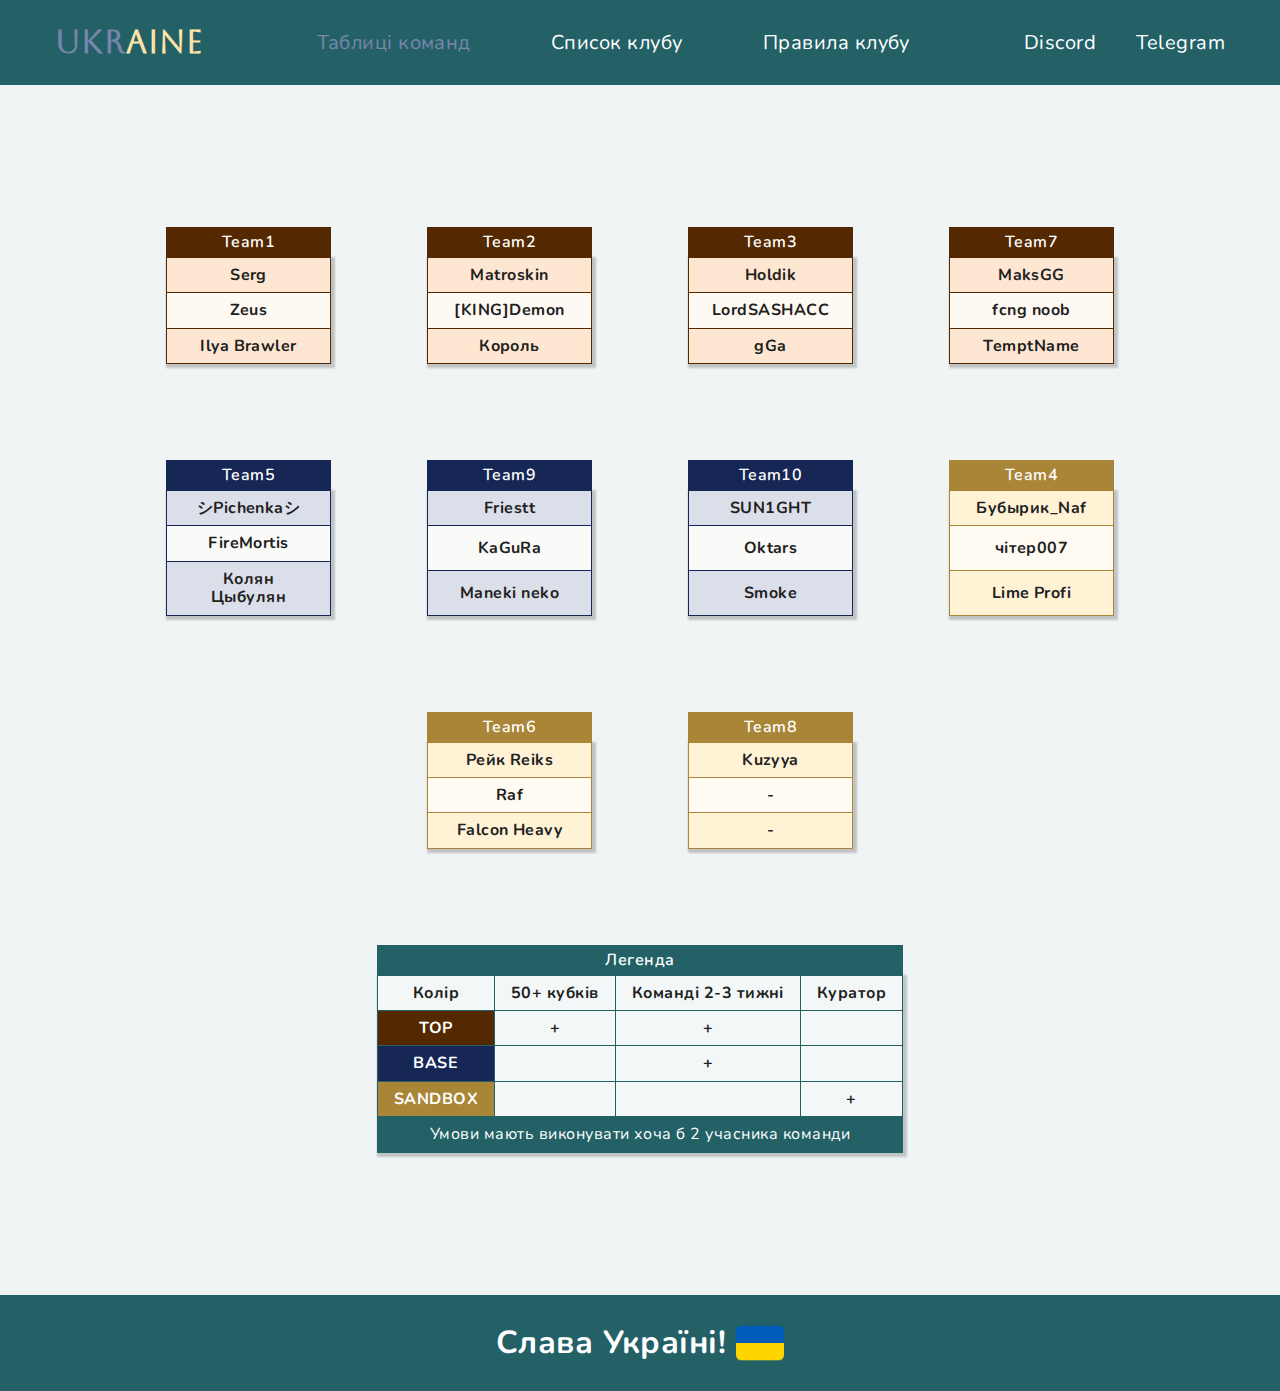
==== commit 5f9093c2: "Update" ====
--- a/index.html
+++ b/index.html
@@ -162,18 +162,13 @@
               <span class="team5">Team5</span>
             </caption>
             <thead class="team5-thead">
-              <tr class="team5-tr">
-                <th class="team5-th">
-                  <span>Matroskin</span>
-                </th>
-              </tr>
-            </thead>
-            <tbody>
               <tr>
                 <th class="team5-th">
                   <span>シPichenkaシ</span>
                 </th>
               </tr>
+            </thead>
+            <tbody>
               <tr class="team5-tr">
                 <th class="team5-th">
                   <span>FireMortis</span>
@@ -191,18 +186,13 @@
               <span class="team9">Team9</span>
             </caption>
             <thead class="team9-thead">
-              <tr class="team9-tr">
-                <th class="team9-th">
-                  <span>MaksGG</span>
-                </th>
-              </tr>
-            </thead>
-            <tbody>
               <tr>
                 <th class="team9-th">
                   <span>Friestt</span>
                 </th>
               </tr>
+            </thead>
+            <tbody>
               <tr class="team9-tr">
                 <th class="team9-th">
                   <span>KaGuRa</span>
@@ -220,18 +210,13 @@
               <span class="team10">Team10</span>
             </caption>
             <thead class="team10-thead">
-              <tr class="team10-tr">
-                <th class="team10-th">
-                  <span>Krasaw4ik</span>
-                </th>
-              </tr>
-            </thead>
-            <tbody>
               <tr>
                 <th class="team10-th">
                   <span>SUN1GHT</span>
                 </th>
               </tr>
+            </thead>
+            <tbody>
               <tr class="team10-tr">
                 <th class="team10-th">
                   <span>Oktars</span>
@@ -250,17 +235,12 @@
             </caption>
             <thead class="team4-thead">
               <tr>
-                <th class="team4-th light-yellow">
-                  <span>Serg</span>
-                </th>
-              </tr>
-            </thead>
-            <tbody>
-              <tr>
                 <th class="team4-th">
                   <span>Бубырик_Naf</span>
                 </th>
               </tr>
+            </thead>
+            <tbody>
               <tr class="team4-tr">
                 <th class="team4-th">
                   <span>чітер007</span>
@@ -268,7 +248,7 @@
               </tr>
               <tr>
                 <th class="team4-th">
-                  <span>-</span>
+                  <span>Lime Profi</span>
                 </th>
               </tr>
             </tbody>
@@ -279,17 +259,12 @@
             </caption>
             <thead class="team6-thead">
               <tr>
-                <th class="team6-th light-yellow">
-                  <span>Рейк Reiks</span>
-                </th>
-              </tr>
-            </thead>
-            <tbody>
-              <tr>
                 <th class="team6-th">
                   <span>Рейк Reiks</span>
                 </th>
               </tr>
+            </thead>
+            <tbody>
               <tr class="team6-tr">
                 <th class="team6-th">
                   <span>Raf</span>
@@ -308,17 +283,12 @@
             </caption>
             <thead class="team8-thead">
               <tr>
-                <th class="team8-th light-yellow">
-                  <span>Рейк Reiks</span>
-                </th>
-              </tr>
-            </thead>
-            <tbody>
-              <tr>
                 <th class="team8-th">
-                  <span>-</span>
-                </th>
-              </tr>
+                  <span>Kuzyya</span>
+                </th>
+              </tr>
+            </thead>
+            <tbody>
               <tr class="team8-tr">
                 <th class="team8-th">
                   <span>-</span>
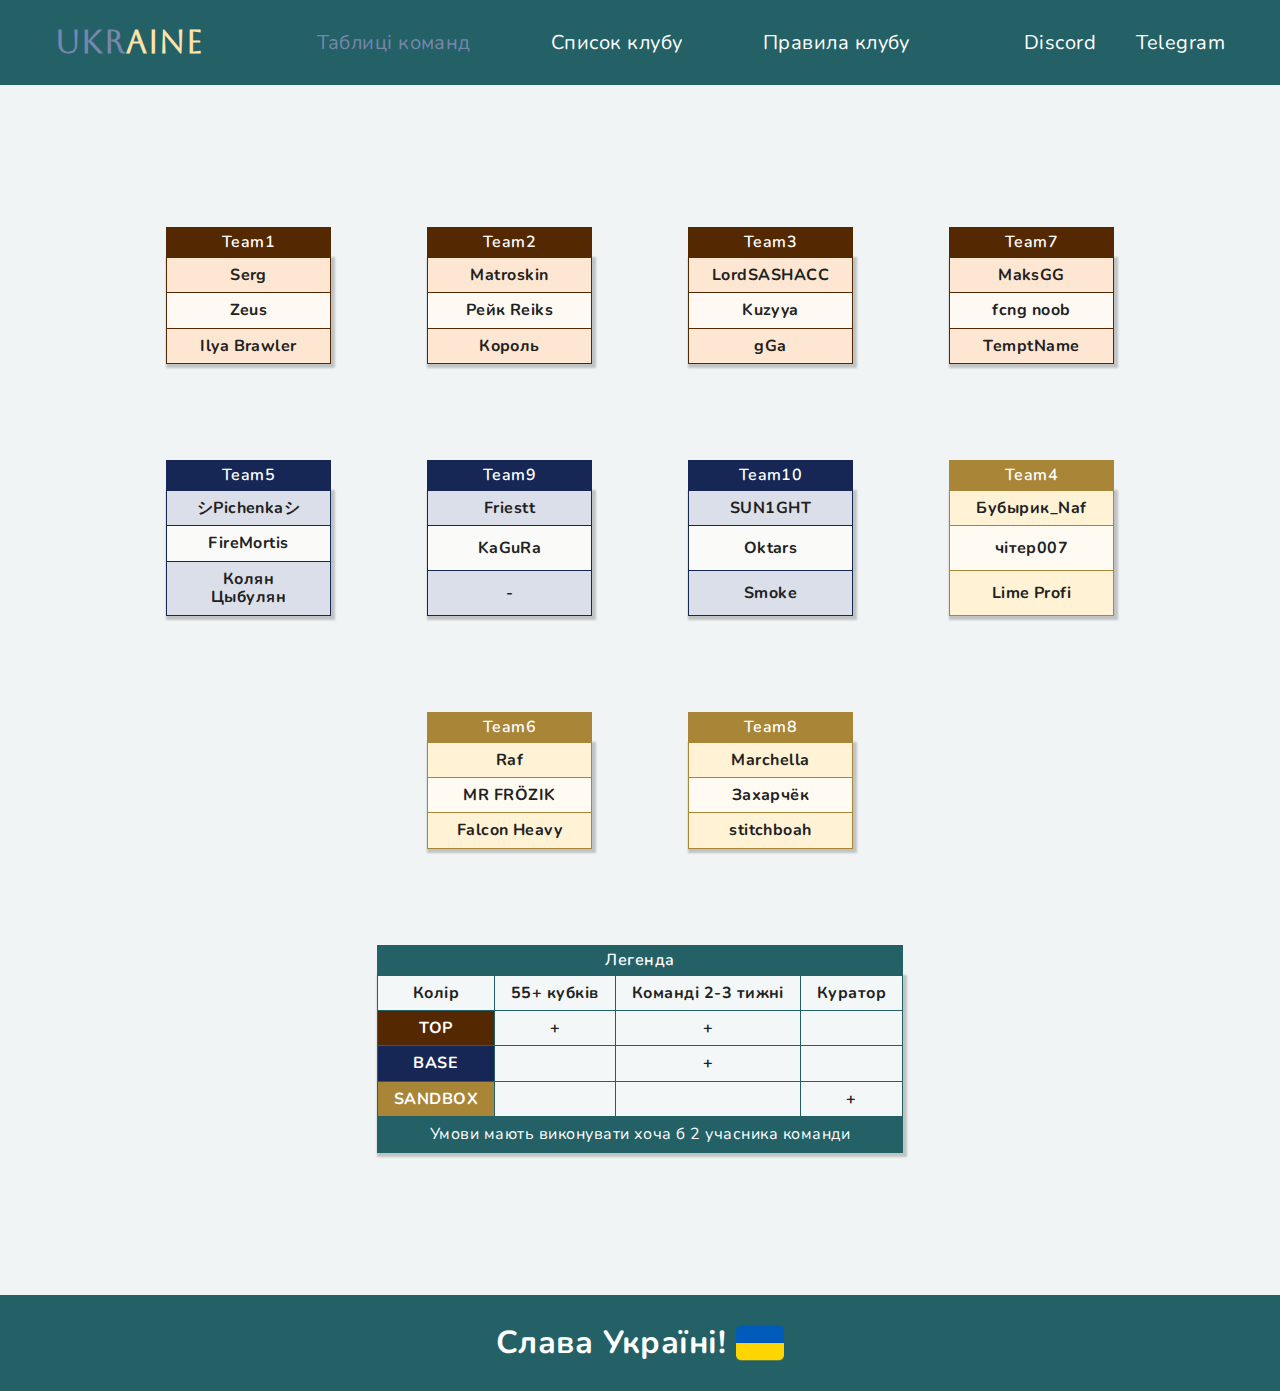
==== commit d5d64da4: "Update" ====
--- a/index.html
+++ b/index.html
@@ -99,7 +99,7 @@
             <tbody>
               <tr class="team2-tr">
                 <th class="team2-th">
-                  <span>[KING]Demon</span>
+                  <span>Рейк Reiks</span>
                 </th>
               </tr>
               <tr>
@@ -116,13 +116,13 @@
               <thead class="team3-thead">
                 <tr>
                   <th class="team3-th">
-                    <span>Holdik</span>
+                    <span>LordSASHACC</span>
                   </th>
                 </tr>
                 <tbody>
                   <tr class="team3-tr">
                     <th class="team3-th">
-                      <span>LordSASHACC</span>
+                      <span>Kuzyya</span>
                     </th>
                   </tr>
                   <tr>
@@ -200,7 +200,7 @@
               </tr>
               <tr>
                 <th class="team9-th">
-                  <span>Maneki neko</span>
+                  <span>-</span>
                 </th>
               </tr>
             </tbody>
@@ -260,14 +260,14 @@
             <thead class="team6-thead">
               <tr>
                 <th class="team6-th">
-                  <span>Рейк Reiks</span>
+                  <span>Raf</span>
                 </th>
               </tr>
             </thead>
             <tbody>
               <tr class="team6-tr">
                 <th class="team6-th">
-                  <span>Raf</span>
+                  <span>MR FRÖZIK</span>
                 </th>
               </tr>
               <tr>
@@ -284,19 +284,19 @@
             <thead class="team8-thead">
               <tr>
                 <th class="team8-th">
-                  <span>Kuzyya</span>
+                  <span>Marchella</span>
                 </th>
               </tr>
             </thead>
             <tbody>
               <tr class="team8-tr">
                 <th class="team8-th">
-                  <span>-</span>
+                  <span>Захарчёк</span>
                 </th>
               </tr>
               <tr>
                 <th class="team8-th">
-                  <span>-</span>
+                  <span>stitchboah</span>
                 </th>
               </tr>
             </tbody>
@@ -311,7 +311,7 @@
                   <span>Колір</span>
                 </th>
                 <th class="legend-th">
-                  <span>50+ кубків</span>
+                  <span>55+ кубків</span>
                 </th>
                 <th class="legend-th">
                   <span>Команді 2-3 тижні</span>
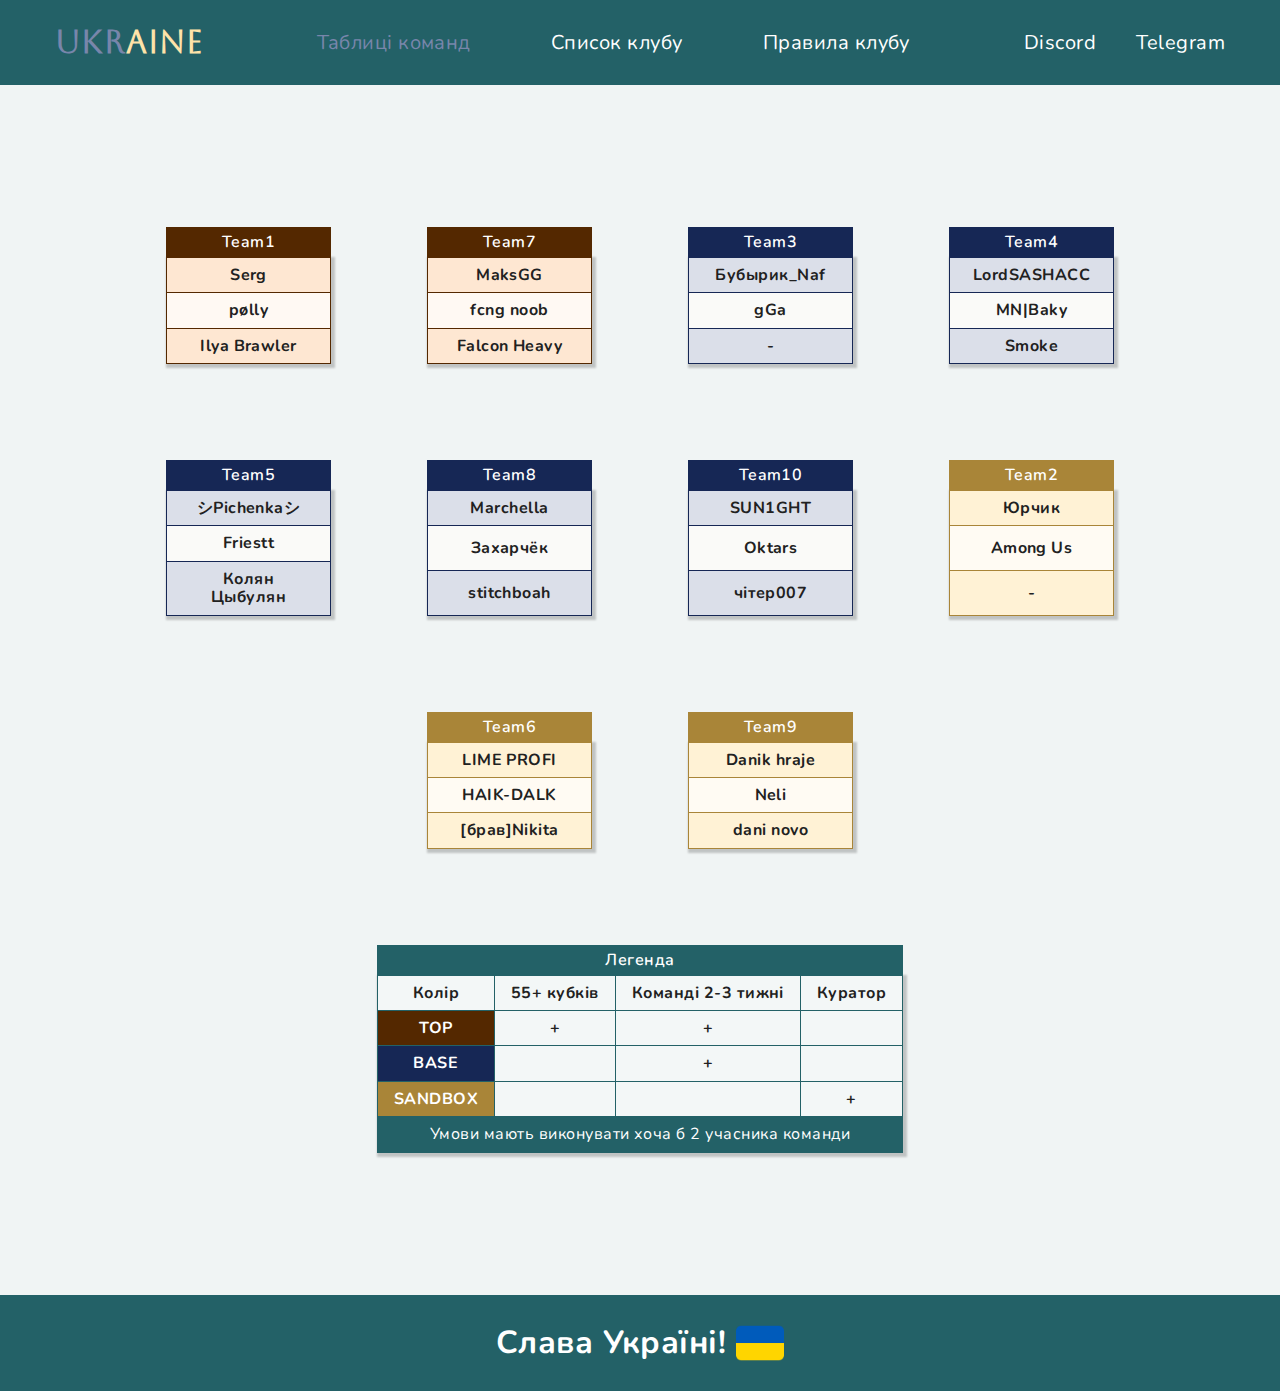
==== commit df38826c: "Update" ====
--- a/index.html
+++ b/index.html
@@ -40,14 +40,14 @@
           </ul>
           <div class="link-container">
             <a
-              href="https://discord.com/invite/VqZNtMQt"
+              href="https://discord.gg/KPJcgyn6"
               target="_blank" 
               class="discord-link link"
             >
               <span>Discord</span>
             </a>
             <a 
-              href="https://t.me/UkraineBsUa" 
+              href="https://t.me/+cRrVaevF3j5mMDUy" 
               target="_blank" 
               class="telegram-link link"
             >
@@ -75,7 +75,7 @@
             <tbody>
               <tr class="team1-tr">
                 <th class="team1-th">
-                  <span>Zeus</span>
+                  <span>pølly</span>
                 </th>
               </tr>
               <tr>
@@ -85,26 +85,26 @@
               </tr>
             </tbody>
           </table>
-          <table class="team2-table">
-            <caption class="team2-caption">
-              <span class="team2">Team2</span>
-            </caption>
-            <thead class="team2-thead">
-              <tr>
-                <th class="team2-th">
-                  <span>Matroskin</span>
-                </th>
-              </tr>
-            </thead>
-            <tbody>
-              <tr class="team2-tr">
-                <th class="team2-th">
-                  <span>Рейк Reiks</span>
-                </th>
-              </tr>
-              <tr>
-                <th class="team2-th">
-                  <span>Король</span>
+          <table class="team7-table">
+            <caption class="team7-caption">
+              <span class="team7">Team7</span>
+            </caption>
+            <thead class="team7-thead">
+              <tr>
+                <th class="team7-th">
+                  <span>MaksGG</span> 
+                </th>
+              </tr>
+            </thead>
+            <tbody>
+              <tr class="team7-tr">
+                <th class="team7-th">
+                  <span>fcng noob</span> 
+                </th>
+              </tr>
+              <tr>
+                <th class="team7-th">
+                  <span>Falcon Heavy</span> 
                 </th>
               </tr>
             </tbody>
@@ -116,43 +116,43 @@
               <thead class="team3-thead">
                 <tr>
                   <th class="team3-th">
-                    <span>LordSASHACC</span>
+                    <span>Бубырик_Naf</span>
                   </th>
                 </tr>
                 <tbody>
                   <tr class="team3-tr">
                     <th class="team3-th">
-                      <span>Kuzyya</span>
+                      <span>gGa</span>
                     </th>
                   </tr>
                   <tr>
                     <th class="team3-th">
-                      <span>gGa</span>
+                      <span>-</span>
                     </th>
                   </tr>
                 </tbody>
               </thead>
           </table>
-          <table class="team7-table">
-            <caption class="team7-caption">
-              <span class="team7">Team7</span>
-            </caption>
-            <thead class="team7-thead">
-              <tr>
-                <th class="team7-th">
-                  <span>MaksGG</span> 
-                </th>
-              </tr>
-            </thead>
-            <tbody>
-              <tr class="team7-tr">
-                <th class="team7-th">
-                  <span>fcng noob</span> 
-                </th>
-              </tr>
-              <tr>
-                <th class="team7-th">
-                  <span>TemptName</span> 
+          <table class="team4-table">
+            <caption class="team4-caption">
+              <span class="team4">Team4</span>
+            </caption>
+            <thead class="team4-thead">
+              <tr>
+                <th class="team4-th">
+                  <span>LordSASHACC</span>
+                </th>
+              </tr>
+            </thead>
+            <tbody>
+              <tr class="team4-tr">
+                <th class="team4-th">
+                  <span>MN|Baky</span>
+                </th>
+              </tr>
+              <tr>
+                <th class="team4-th">
+                  <span>Smoke</span>
                 </th>
               </tr>
             </tbody>
@@ -171,12 +171,108 @@
             <tbody>
               <tr class="team5-tr">
                 <th class="team5-th">
-                  <span>FireMortis</span>
+                  <span>Friestt</span>
                 </th>
               </tr>
               <tr>
                 <th class="team5-th">
                   <span>Колян Цыбулян</span>
+                </th>
+              </tr>
+            </tbody>
+          </table>
+          <table class="team8-table">
+            <caption class="team8-caption">
+              <span class="team8">Team8</span>
+            </caption>
+            <thead class="team8-thead">
+              <tr>
+                <th class="team8-th">
+                  <span>Marchella</span>
+                </th>
+              </tr>
+            </thead>
+            <tbody>
+              <tr class="team8-tr">
+                <th class="team8-th">
+                  <span>Захарчёк</span>
+                </th>
+              </tr>
+              <tr>
+                <th class="team8-th">
+                  <span>stitchboah</span>
+                </th>
+              </tr>
+            </tbody>
+          </table>
+          <table class="team10-table">
+            <caption class="team10-caption">
+              <span class="team10">Team10</span>
+            </caption>
+            <thead class="team10-thead">
+              <tr>
+                <th class="team10-th">
+                  <span>SUN1GHT</span>
+                </th>
+              </tr>
+            </thead>
+            <tbody>
+              <tr class="team10-tr">
+                <th class="team10-th">
+                  <span>Oktars</span>
+                </th>
+              </tr>
+              <tr>
+                <th class="team10-th">
+                  <span>чітер007</span>
+                </th>
+              </tr>
+            </tbody>
+          </table>
+          <table class="team2-table">
+            <caption class="team2-caption">
+              <span class="team2">Team2</span>
+            </caption>
+            <thead class="team2-thead">
+              <tr>
+                <th class="team2-th">
+                  <span>Юрчик</span>
+                </th>
+              </tr>
+            </thead>
+            <tbody>
+              <tr class="team2-tr">
+                <th class="team2-th">
+                  <span>Among Us</span>
+                </th>
+              </tr>
+              <tr>
+                <th class="team2-th">
+                  <span>-</span>
+                </th>
+              </tr>
+            </tbody>
+          </table>
+          <table class="team6-table">
+            <caption class="team6-caption">
+              <span class="team6">Team6</span>
+            </caption>
+            <thead class="team6-thead">
+              <tr>
+                <th class="team6-th">
+                  <span>LIME PROFI</span>
+                </th>
+              </tr>
+            </thead>
+            <tbody>
+              <tr class="team6-tr">
+                <th class="team6-th">
+                  <span>HAIK-DALK</span>
+                </th>
+              </tr>
+              <tr>
+                <th class="team6-th">
+                  <span>[брав]Nikita</span>
                 </th>
               </tr>
             </tbody>
@@ -188,115 +284,19 @@
             <thead class="team9-thead">
               <tr>
                 <th class="team9-th">
-                  <span>Friestt</span>
+                  <span>Danik hraje</span>
                 </th>
               </tr>
             </thead>
             <tbody>
               <tr class="team9-tr">
                 <th class="team9-th">
-                  <span>KaGuRa</span>
+                  <span>Neli</span>
                 </th>
               </tr>
               <tr>
                 <th class="team9-th">
-                  <span>-</span>
-                </th>
-              </tr>
-            </tbody>
-          </table>
-          <table class="team10-table">
-            <caption class="team10-caption">
-              <span class="team10">Team10</span>
-            </caption>
-            <thead class="team10-thead">
-              <tr>
-                <th class="team10-th">
-                  <span>SUN1GHT</span>
-                </th>
-              </tr>
-            </thead>
-            <tbody>
-              <tr class="team10-tr">
-                <th class="team10-th">
-                  <span>Oktars</span>
-                </th>
-              </tr>
-              <tr>
-                <th class="team10-th">
-                  <span>Smoke</span>
-                </th>
-              </tr>
-            </tbody>
-          </table>
-          <table class="team4-table">
-            <caption class="team4-caption">
-              <span class="team4">Team4</span>
-            </caption>
-            <thead class="team4-thead">
-              <tr>
-                <th class="team4-th">
-                  <span>Бубырик_Naf</span>
-                </th>
-              </tr>
-            </thead>
-            <tbody>
-              <tr class="team4-tr">
-                <th class="team4-th">
-                  <span>чітер007</span>
-                </th>
-              </tr>
-              <tr>
-                <th class="team4-th">
-                  <span>Lime Profi</span>
-                </th>
-              </tr>
-            </tbody>
-          </table>
-          <table class="team6-table">
-            <caption class="team6-caption">
-              <span class="team6">Team6</span>
-            </caption>
-            <thead class="team6-thead">
-              <tr>
-                <th class="team6-th">
-                  <span>Raf</span>
-                </th>
-              </tr>
-            </thead>
-            <tbody>
-              <tr class="team6-tr">
-                <th class="team6-th">
-                  <span>MR FRÖZIK</span>
-                </th>
-              </tr>
-              <tr>
-                <th class="team6-th">
-                  <span>Falcon Heavy</span>
-                </th>
-              </tr>
-            </tbody>
-          </table>
-          <table class="team8-table">
-            <caption class="team8-caption">
-              <span class="team8">Team8</span>
-            </caption>
-            <thead class="team8-thead">
-              <tr>
-                <th class="team8-th">
-                  <span>Marchella</span>
-                </th>
-              </tr>
-            </thead>
-            <tbody>
-              <tr class="team8-tr">
-                <th class="team8-th">
-                  <span>Захарчёк</span>
-                </th>
-              </tr>
-              <tr>
-                <th class="team8-th">
-                  <span>stitchboah</span>
+                  <span>dani novo</span>
                 </th>
               </tr>
             </tbody>
--- a/styles/styles.css
+++ b/styles/styles.css
@@ -183,74 +183,74 @@
     justify-content: center;
 }
 
-.team2-table,
-.team3-table,
-.team7-table,
-.team1-table {
+.team1-table,
+.team7-table {
     background: #FEE7D2;
     table-layout: fixed;
     width: 165px;
 }
 
-.team2-caption,
-.team3-caption,
-.team7-caption,
-.team1-caption {
+.team1-caption,
+.team7-caption {
     background: #542800;
 }
 
-.team2-th,
-.team3-th,
-.team7-th,
-.team1-th {
+.team1-th,
+.team7-th {
     border: 1px solid #542800;
 }
 
-.team2-tr,
-.team3-tr,
-.team7-tr,
-.team1-tr {
+.team1-tr,
+.team7-tr {
     background: #FFF9F3;
 }
 
-.team2,
-.team3,
-.team7,
-.team1 {
+.team1,
+.team7 {
     font-size: 16px;
     font-weight: 600;
     color: white;
     line-height: 30px;
 }
 
+.team3-table,
+.team4-table,
 .team5-table,
-.team9-table,
+.team8-table,
 .team10-table {
     background: #DBDFE9;
     table-layout: fixed;
     width: 165px;
 }
 
+.team3-caption,
+.team4-caption,
 .team5-caption,
-.team9-caption,
+.team8-caption,
 .team10-caption {
     background: #162755;
 }
 
+.team3-th,
+.team4-th,
 .team5-th,
-.team9-th,
+.team8-th,
 .team10-th {
     border: 1px solid #162755;
 }
 
+.team3-tr,
+.team4-tr,
 .team5-tr,
-.team9-tr,
+.team8-tr,
 .team10-tr {
     background: #FAFAF8;
 }
 
+.team3,
+.team4,
 .team5,
-.team9,
+.team8,
 .team10 {
     font-size: 16px;
     font-weight: 600;
@@ -258,35 +258,35 @@
     line-height: 30px;
 }
 
-.team4-table,
+.team2-table,
 .team6-table,
-.team8-table {
+.team9-table {
     background: #FFF2D5;
     table-layout: fixed;
     width: 165px;
 }
 
-.team4-caption,
+.team2-caption,
 .team6-caption,
-.team8-caption {
+.team9-caption {
     background: #A98538;
 }
 
-.team4-th,
+.team2-th,
 .team6-th,
-.team8-th {
+.team9-th {
     border: 1px solid #A98538;
 }
 
-.team4-tr,
+.team2-tr,
 .team6-tr,
-.team8-tr {
+.team9-tr {
     background: #FFFBF3;
 }
 
-.team4,
+.team2,
 .team6,
-.team8 {
+.team9 {
     font-size: 16px;
     font-weight: 600;
     color: white;
